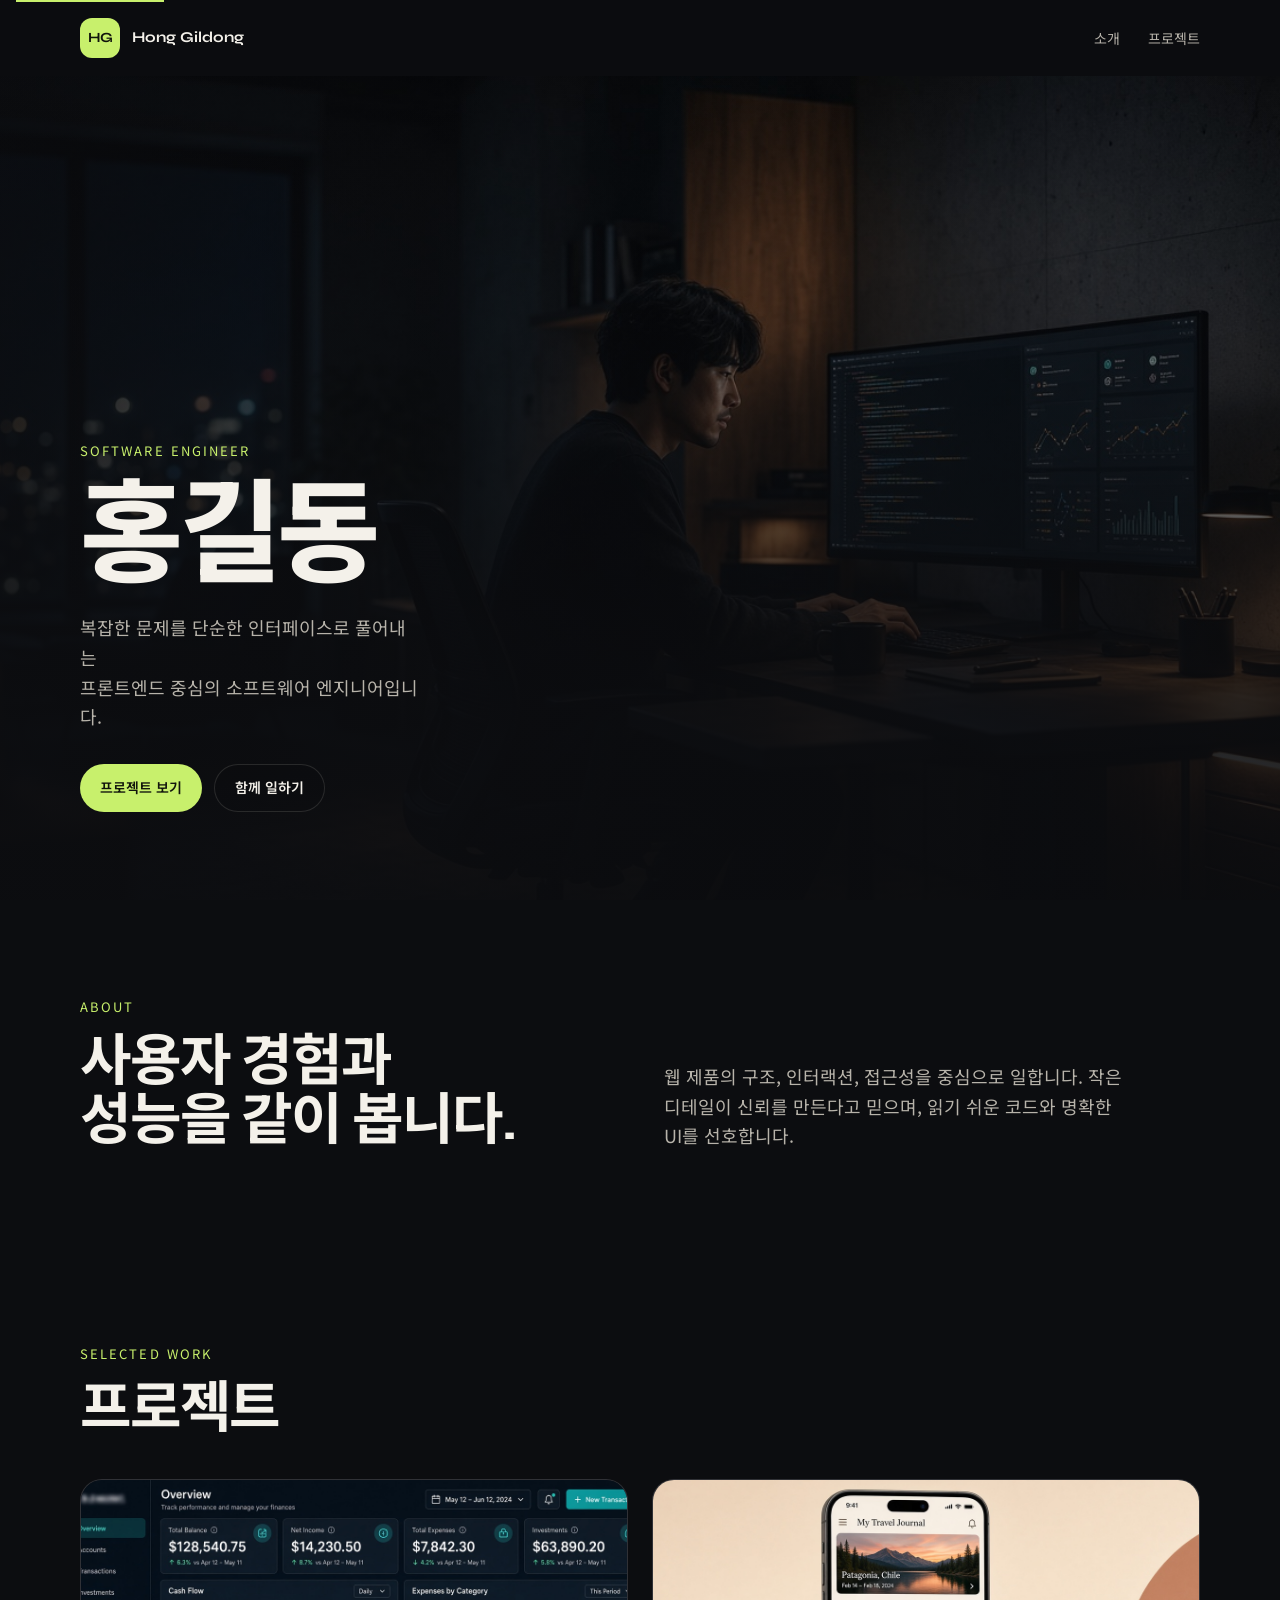
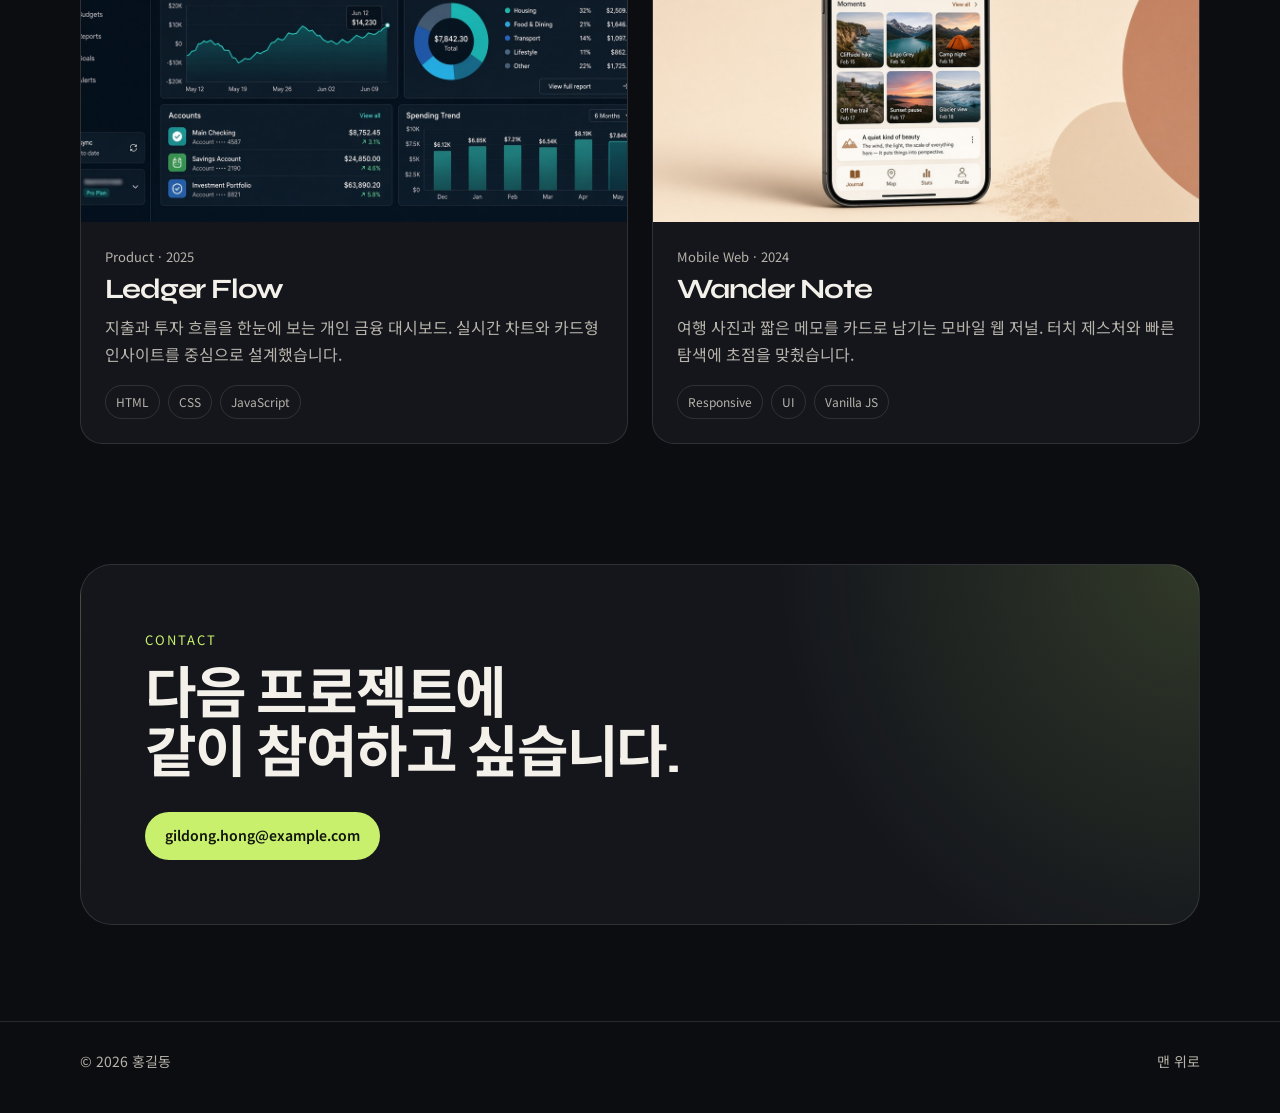
==== index.html @ f7658de0 "포폴 기본1" ====
<!DOCTYPE html>
<html lang="ko">
  <head>
    <meta charset="UTF-8" />
    <meta name="viewport" content="width=device-width, initial-scale=1.0" />
    <title>홍길동 — Portfolio</title>
    <meta name="description" content="소프트웨어 엔지니어 홍길동의 포트폴리오" />
    <link rel="preconnect" href="https://fonts.googleapis.com" />
    <link rel="preconnect" href="https://fonts.gstatic.com" crossorigin />
    <link
      href="https://fonts.googleapis.com/css2?family=Noto+Sans+KR:wght@400;500;600;700&family=Syne:wght@600;700;800&display=swap"
      rel="stylesheet"
    />
    <link rel="stylesheet" href="css/style.css" />
  </head>
  <body>
    <a class="skip-link" href="#main">본문으로 건너뛰기</a>

    <header class="site-header" id="top">
      <div class="container header-inner">
        <a class="logo" href="#top" aria-label="홍길동 홈">
          <span class="logo-mark" aria-hidden="true">HG</span>
          <span class="logo-text">Hong Gildong</span>
        </a>

        <button
          class="nav-toggle"
          type="button"
          aria-expanded="false"
          aria-controls="site-nav"
          aria-label="메뉴 열기"
        >
          <span></span>
          <span></span>
          <span></span>
        </button>

        <nav class="site-nav" id="site-nav" aria-label="주요">
          <ul>
            <li><a href="#about">소개</a></li>
            <li><a href="#projects">프로젝트</a></li>
          </ul>
        </nav>
      </div>
    </header>

    <main id="main">
      <section class="hero" aria-labelledby="hero-title">
        <img
          class="hero-image"
          src="assets/hero.jpg"
          alt="야간 작업실에서 모니터 앞에 앉아 있는 개발자의 장면"
        />
        <div class="hero-overlay"></div>
        <div class="container hero-content">
          <p class="eyebrow">Software Engineer</p>
          <h1 id="hero-title">홍길동</h1>
          <p class="hero-lead">
            복잡한 문제를 단순한 인터페이스로 풀어내는<br />
            프론트엔드 중심의 소프트웨어 엔지니어입니다.
          </p>
          <div class="hero-actions">
            <a class="btn btn-primary" href="#projects">프로젝트 보기</a>
            <a class="btn btn-ghost" href="#contact">함께 일하기</a>
          </div>
        </div>
      </section>

      <section class="about" id="about">
        <div class="container about-grid">
          <div>
            <p class="eyebrow">About</p>
            <h2>사용자 경험과<br />성능을 같이 봅니다.</h2>
          </div>
          <p class="about-copy">
            웹 제품의 구조, 인터랙션, 접근성을 중심으로 일합니다. 작은 디테일이
            신뢰를 만든다고 믿으며, 읽기 쉬운 코드와 명확한 UI를 선호합니다.
          </p>
        </div>
      </section>

      <section class="projects" id="projects">
        <div class="container">
          <div class="section-head">
            <p class="eyebrow">Selected Work</p>
            <h2>프로젝트</h2>
          </div>

          <div class="project-grid">
            <a class="project-card" href="projects/ledger-flow.html">
              <div class="card-media">
                <img
                  src="assets/project-finance.jpg"
                  alt="다크 테마 금융 대시보드 화면"
                />
              </div>
              <div class="card-body">
                <p class="card-meta">Product · 2025</p>
                <h3>Ledger Flow</h3>
                <p>
                  지출과 투자 흐름을 한눈에 보는 개인 금융 대시보드. 실시간
                  차트와 카드형 인사이트를 중심으로 설계했습니다.
                </p>
                <ul class="tags">
                  <li>HTML</li>
                  <li>CSS</li>
                  <li>JavaScript</li>
                </ul>
              </div>
            </a>

            <a class="project-card" href="projects/wander-note.html">
              <div class="card-media">
                <img
                  src="assets/project-travel.jpg"
                  alt="여행 기록 앱의 사진 그리드 화면"
                />
              </div>
              <div class="card-body">
                <p class="card-meta">Mobile Web · 2024</p>
                <h3>Wander Note</h3>
                <p>
                  여행 사진과 짧은 메모를 카드로 남기는 모바일 웹 저널. 터치
                  제스처와 빠른 탐색에 초점을 맞췄습니다.
                </p>
                <ul class="tags">
                  <li>Responsive</li>
                  <li>UI</li>
                  <li>Vanilla JS</li>
                </ul>
              </div>
            </a>
          </div>
        </div>
      </section>

      <section class="contact" id="contact">
        <div class="container contact-inner">
          <p class="eyebrow">Contact</p>
          <h2>다음 프로젝트에<br />같이 참여하고 싶습니다.</h2>
          <a class="btn btn-primary" href="mailto:gildong.hong@example.com"
            >gildong.hong@example.com</a
          >
        </div>
      </section>
    </main>

    <footer class="site-footer">
      <div class="container footer-inner">
        <p>© <span id="year"></span> 홍길동</p>
        <a href="#top">맨 위로</a>
      </div>
    </footer>

    <script src="js/main.js"></script>
  </body>
</html>
---- css/style.css ----
:root {
  --bg: #0c0d10;
  --bg-elevated: #14161c;
  --text: #f4f1ea;
  --muted: #b7b3aa;
  --line: rgba(244, 241, 234, 0.12);
  --accent: #c8f06c;
  --accent-ink: #11140c;
  --radius: 22px;
  --header-h: 76px;
  --font: "Noto Sans KR", system-ui, sans-serif;
  --display: "Syne", "Noto Sans KR", sans-serif;
}

*,
*::before,
*::after {
  box-sizing: border-box;
}

html {
  scroll-behavior: smooth;
}

body {
  margin: 0;
  font-family: var(--font);
  background: var(--bg);
  color: var(--text);
  line-height: 1.65;
}

img {
  max-width: 100%;
  display: block;
}

a {
  color: inherit;
  text-decoration: none;
}

h1,
h2,
h3 {
  font-family: var(--display);
  line-height: 1.05;
  letter-spacing: -0.04em;
  margin: 0;
}

p {
  margin: 0;
}

ul {
  margin: 0;
  padding: 0;
  list-style: none;
}

.skip-link {
  position: absolute;
  left: 16px;
  top: -40px;
  background: var(--accent);
  color: var(--accent-ink);
  padding: 8px 12px;
  z-index: 100;
}

.skip-link:focus {
  top: 12px;
}

.container {
  width: min(1120px, calc(100% - 40px));
  margin-inline: auto;
}

.site-header {
  position: sticky;
  top: 0;
  z-index: 20;
  height: var(--header-h);
  backdrop-filter: blur(16px);
  background: rgba(12, 13, 16, 0.72);
  border-bottom: 1px solid transparent;
  transition: border-color 0.2s ease, background 0.2s ease;
}

.site-header.is-scrolled {
  border-bottom-color: var(--line);
  background: rgba(12, 13, 16, 0.92);
}

.header-inner {
  height: 100%;
  display: flex;
  align-items: center;
  justify-content: space-between;
  gap: 24px;
}

.logo {
  display: flex;
  align-items: center;
  gap: 12px;
  font-family: var(--display);
  font-weight: 700;
}

.logo-mark {
  width: 40px;
  height: 40px;
  display: grid;
  place-items: center;
  border-radius: 12px;
  background: var(--accent);
  color: var(--accent-ink);
  font-size: 14px;
  letter-spacing: -0.06em;
}

.logo-text {
  font-size: 15px;
}

.site-nav ul {
  display: flex;
  align-items: center;
  gap: 28px;
}

.site-nav a {
  font-size: 14px;
  color: var(--muted);
}

.site-nav a:hover,
.site-nav a.is-active {
  color: var(--text);
}

.nav-toggle {
  display: none;
  width: 42px;
  height: 42px;
  border: 0;
  background: transparent;
  padding: 0;
  cursor: pointer;
}

.nav-toggle span {
  display: block;
  width: 22px;
  height: 2px;
  margin: 5px auto;
  background: var(--text);
  transition: transform 0.2s ease, opacity 0.2s ease;
}

.hero {
  position: relative;
  min-height: calc(100vh - var(--header-h));
  display: grid;
  align-items: end;
  overflow: hidden;
}

.hero-image {
  position: absolute;
  inset: 0;
  width: 100%;
  height: 100%;
  object-fit: cover;
}

.hero-overlay {
  position: absolute;
  inset: 0;
  background:
    linear-gradient(180deg, rgba(12, 13, 16, 0.15) 0%, rgba(12, 13, 16, 0.88) 78%),
    linear-gradient(90deg, rgba(12, 13, 16, 0.7) 0%, rgba(12, 13, 16, 0.1) 55%);
}

.hero-content {
  position: relative;
  z-index: 1;
  padding: 72px 0 88px;
}

.eyebrow {
  color: var(--accent);
  font-size: 13px;
  letter-spacing: 0.16em;
  text-transform: uppercase;
  margin-bottom: 16px;
}

.hero h1 {
  font-size: clamp(56px, 10vw, 112px);
  font-weight: 800;
}

.hero-lead {
  max-width: 34ch;
  margin-top: 18px;
  color: var(--muted);
  font-size: 18px;
}

.hero-actions {
  display: flex;
  flex-wrap: wrap;
  gap: 12px;
  margin-top: 32px;
}

.btn {
  display: inline-flex;
  align-items: center;
  justify-content: center;
  min-height: 48px;
  padding: 0 20px;
  border-radius: 999px;
  font-size: 14px;
  font-weight: 600;
}

.btn-primary {
  background: var(--accent);
  color: var(--accent-ink);
}

.btn-ghost {
  border: 1px solid var(--line);
  background: rgba(12, 13, 16, 0.35);
}

.about,
.projects,
.contact {
  padding: 96px 0;
}

.about-grid {
  display: grid;
  grid-template-columns: 1fr 1fr;
  gap: 48px;
  align-items: end;
}

.about h2,
.projects h2,
.contact h2 {
  font-size: clamp(36px, 5vw, 56px);
}

.about-copy {
  color: var(--muted);
  font-size: 18px;
  max-width: 46ch;
}

.section-head {
  margin-bottom: 40px;
}

.project-grid {
  display: grid;
  grid-template-columns: 1fr 1fr;
  gap: 24px;
}

.project-card {
  display: flex;
  flex-direction: column;
  background: var(--bg-elevated);
  border: 1px solid var(--line);
  border-radius: var(--radius);
  overflow: hidden;
  color: inherit;
  transform: translateY(0);
  transition: transform 0.25s ease, border-color 0.25s ease;
}

.project-card:hover {
  transform: translateY(-6px);
  border-color: rgba(200, 240, 108, 0.35);
}

.project-card:focus-visible {
  outline: 2px solid var(--accent);
  outline-offset: 4px;
}

.card-media {
  aspect-ratio: 16 / 10;
  overflow: hidden;
}

.card-media img {
  width: 100%;
  height: 100%;
  object-fit: cover;
  transition: transform 0.4s ease;
}

.project-card:hover .card-media img {
  transform: scale(1.04);
}

.card-body {
  padding: 24px;
}

.card-meta {
  color: var(--muted);
  font-size: 13px;
  margin-bottom: 8px;
}

.card-body h3 {
  font-size: 28px;
  margin-bottom: 10px;
}

.card-body p {
  color: var(--muted);
}

.tags {
  display: flex;
  flex-wrap: wrap;
  gap: 8px;
  margin-top: 18px;
}

.tags li {
  font-size: 12px;
  padding: 6px 10px;
  border-radius: 999px;
  border: 1px solid var(--line);
  color: var(--muted);
}

.contact {
  padding-top: 24px;
}

.contact-inner {
  padding: 64px;
  border-radius: 32px;
  background:
    radial-gradient(circle at top right, rgba(200, 240, 108, 0.16), transparent 36%),
    var(--bg-elevated);
  border: 1px solid var(--line);
}

.contact h2 {
  margin-bottom: 28px;
}

.detail {
  padding: 48px 0 96px;
}

.detail-back {
  display: inline-flex;
  color: var(--muted);
  font-size: 14px;
  margin-bottom: 28px;
}

.detail-back:hover {
  color: var(--text);
}

.detail-hero {
  overflow: hidden;
  border-radius: 28px;
  border: 1px solid var(--line);
  margin-bottom: 40px;
}

.detail-hero img {
  width: 100%;
  aspect-ratio: 16 / 8;
  object-fit: cover;
}

.detail-meta {
  color: var(--muted);
  font-size: 14px;
  margin-bottom: 12px;
}

.detail h1 {
  font-size: clamp(40px, 6vw, 72px);
  margin-bottom: 20px;
}

.detail-lead {
  max-width: 62ch;
  color: var(--muted);
  font-size: 18px;
  margin-bottom: 36px;
}

.detail-grid {
  display: grid;
  grid-template-columns: 1.4fr 0.8fr;
  gap: 40px;
  align-items: start;
}

.detail-copy p + p {
  margin-top: 16px;
}

.detail-copy p {
  color: var(--muted);
}

.detail-aside {
  padding: 24px;
  border-radius: 20px;
  background: var(--bg-elevated);
  border: 1px solid var(--line);
}

.detail-aside h2 {
  font-size: 16px;
  margin-bottom: 12px;
}

.detail-aside h2:not(:first-child) {
  margin-top: 20px;
}

.detail-aside p,
.detail-aside li {
  color: var(--muted);
  font-size: 14px;
}

.detail-aside ul {
  display: flex;
  flex-wrap: wrap;
  gap: 8px;
}

.detail-aside li {
  padding: 6px 10px;
  border: 1px solid var(--line);
  border-radius: 999px;
}

.site-footer {
  border-top: 1px solid var(--line);
  padding: 28px 0 40px;
  color: var(--muted);
  font-size: 14px;
}

.footer-inner {
  display: flex;
  justify-content: space-between;
  gap: 16px;
}

@media (max-width: 860px) {
  .nav-toggle {
    display: block;
    z-index: 22;
  }

  .site-nav {
    position: fixed;
    inset: 0 0 auto auto;
    width: min(320px, 84vw);
    height: 100vh;
    background: #101218;
    transform: translateX(100%);
    transition: transform 0.25s ease;
    padding: 96px 28px;
    border-left: 1px solid var(--line);
  }

  .site-nav.is-open {
    transform: translateX(0);
  }

  .site-nav ul {
    flex-direction: column;
    align-items: flex-start;
    gap: 22px;
  }

  .nav-toggle.is-open span:nth-child(1) {
    transform: translateY(7px) rotate(45deg);
  }

  .nav-toggle.is-open span:nth-child(2) {
    opacity: 0;
  }

  .nav-toggle.is-open span:nth-child(3) {
    transform: translateY(-7px) rotate(-45deg);
  }

  .about-grid,
  .project-grid {
    grid-template-columns: 1fr;
  }

  .contact-inner {
    padding: 36px 24px;
  }

  .detail-grid {
    grid-template-columns: 1fr;
  }
}
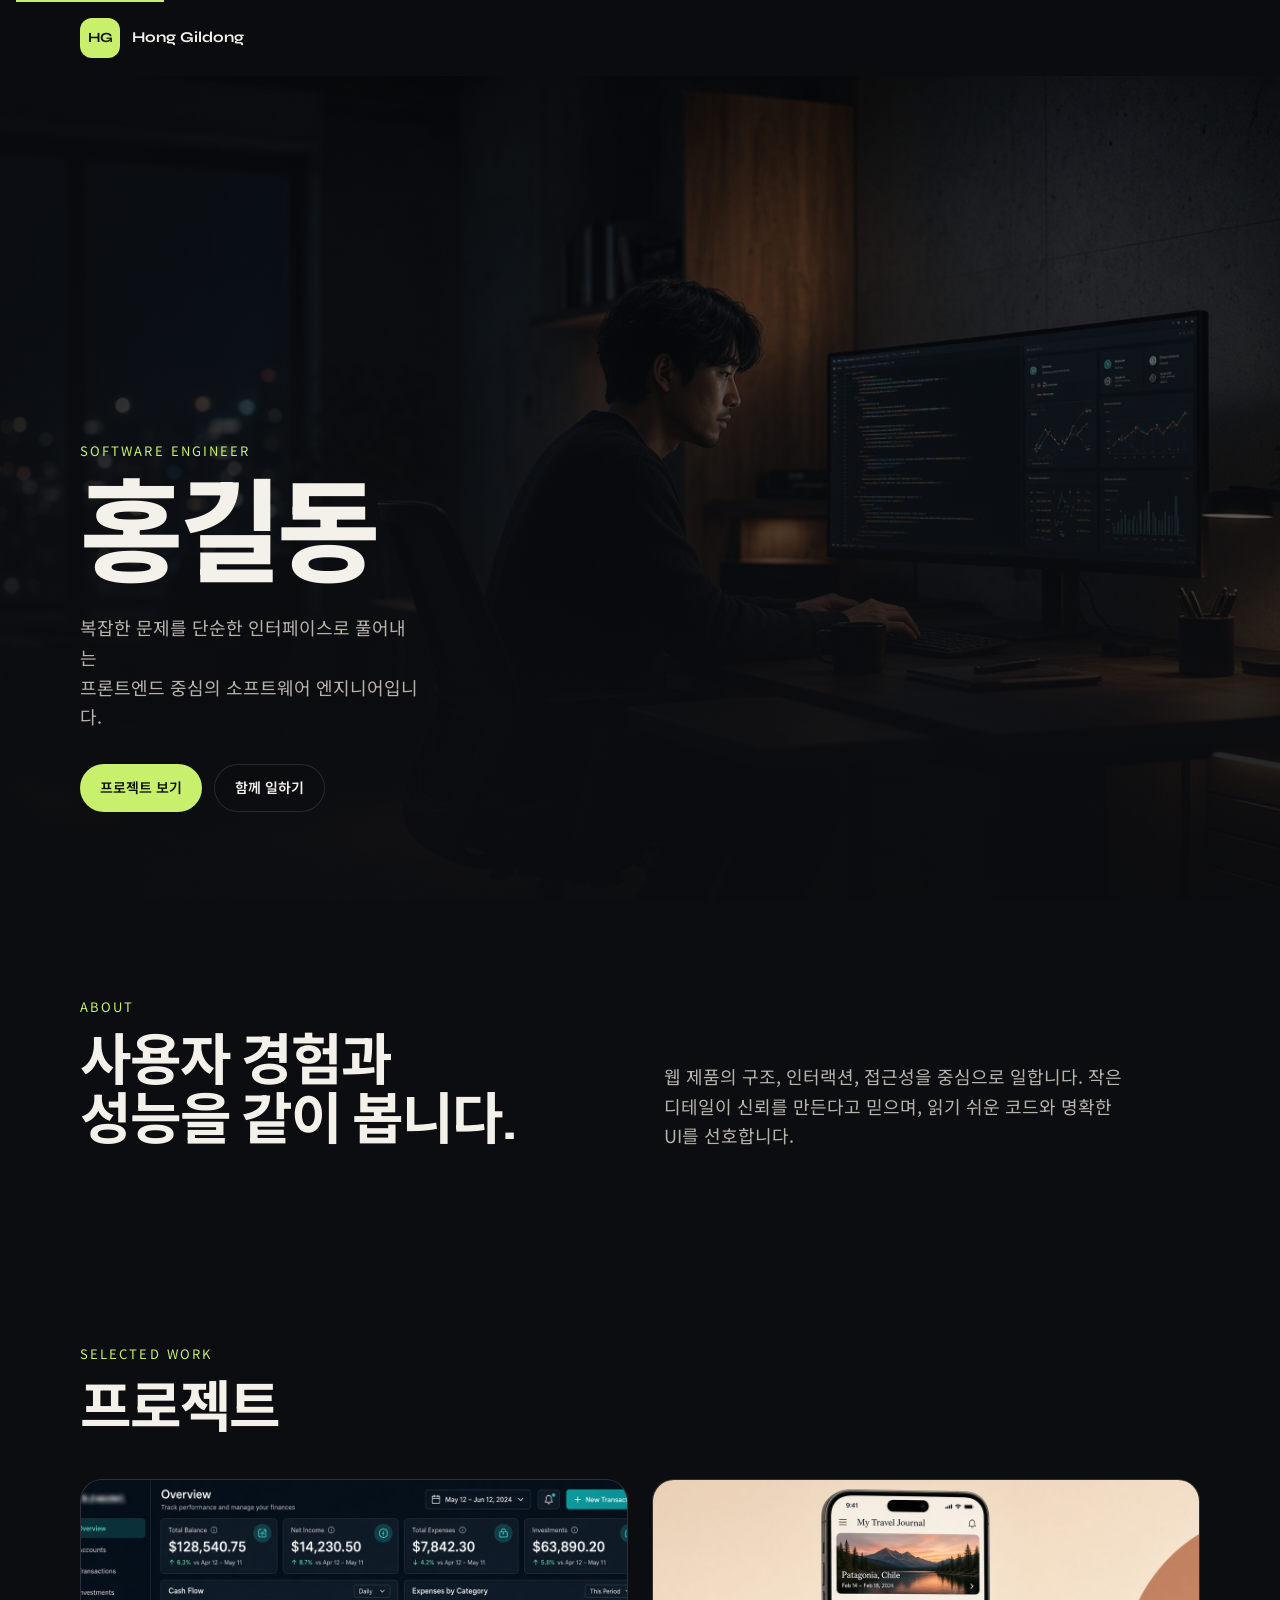
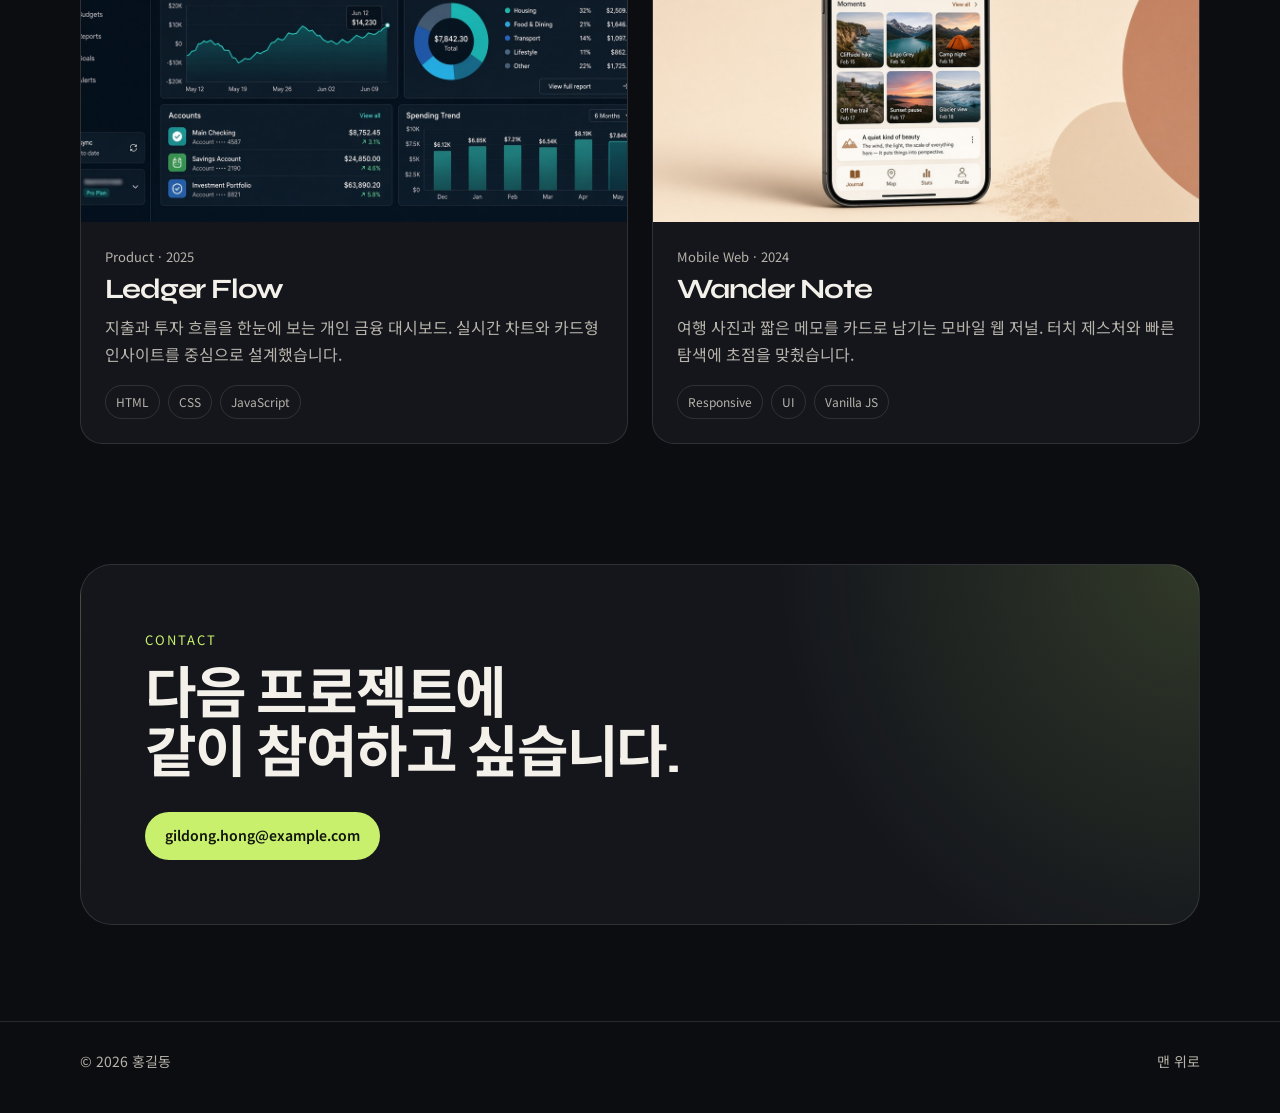
==== commit 9772464a: "변경사항" ====
--- a/index.html
+++ b/index.html
@@ -3,7 +3,7 @@
   <head>
     <meta charset="UTF-8" />
     <meta name="viewport" content="width=device-width, initial-scale=1.0" />
-    <title>홍길동 — Portfolio</title>
+    <title>이동협 — Portfolio</title>
     <meta name="description" content="소프트웨어 엔지니어 홍길동의 포트폴리오" />
     <link rel="preconnect" href="https://fonts.googleapis.com" />
     <link rel="preconnect" href="https://fonts.gstatic.com" crossorigin />
@@ -23,7 +23,7 @@
           <span class="logo-text">Hong Gildong</span>
         </a>
 
-        <button
+        <button98
           class="nav-toggle"
           type="button"
           aria-expanded="false"
